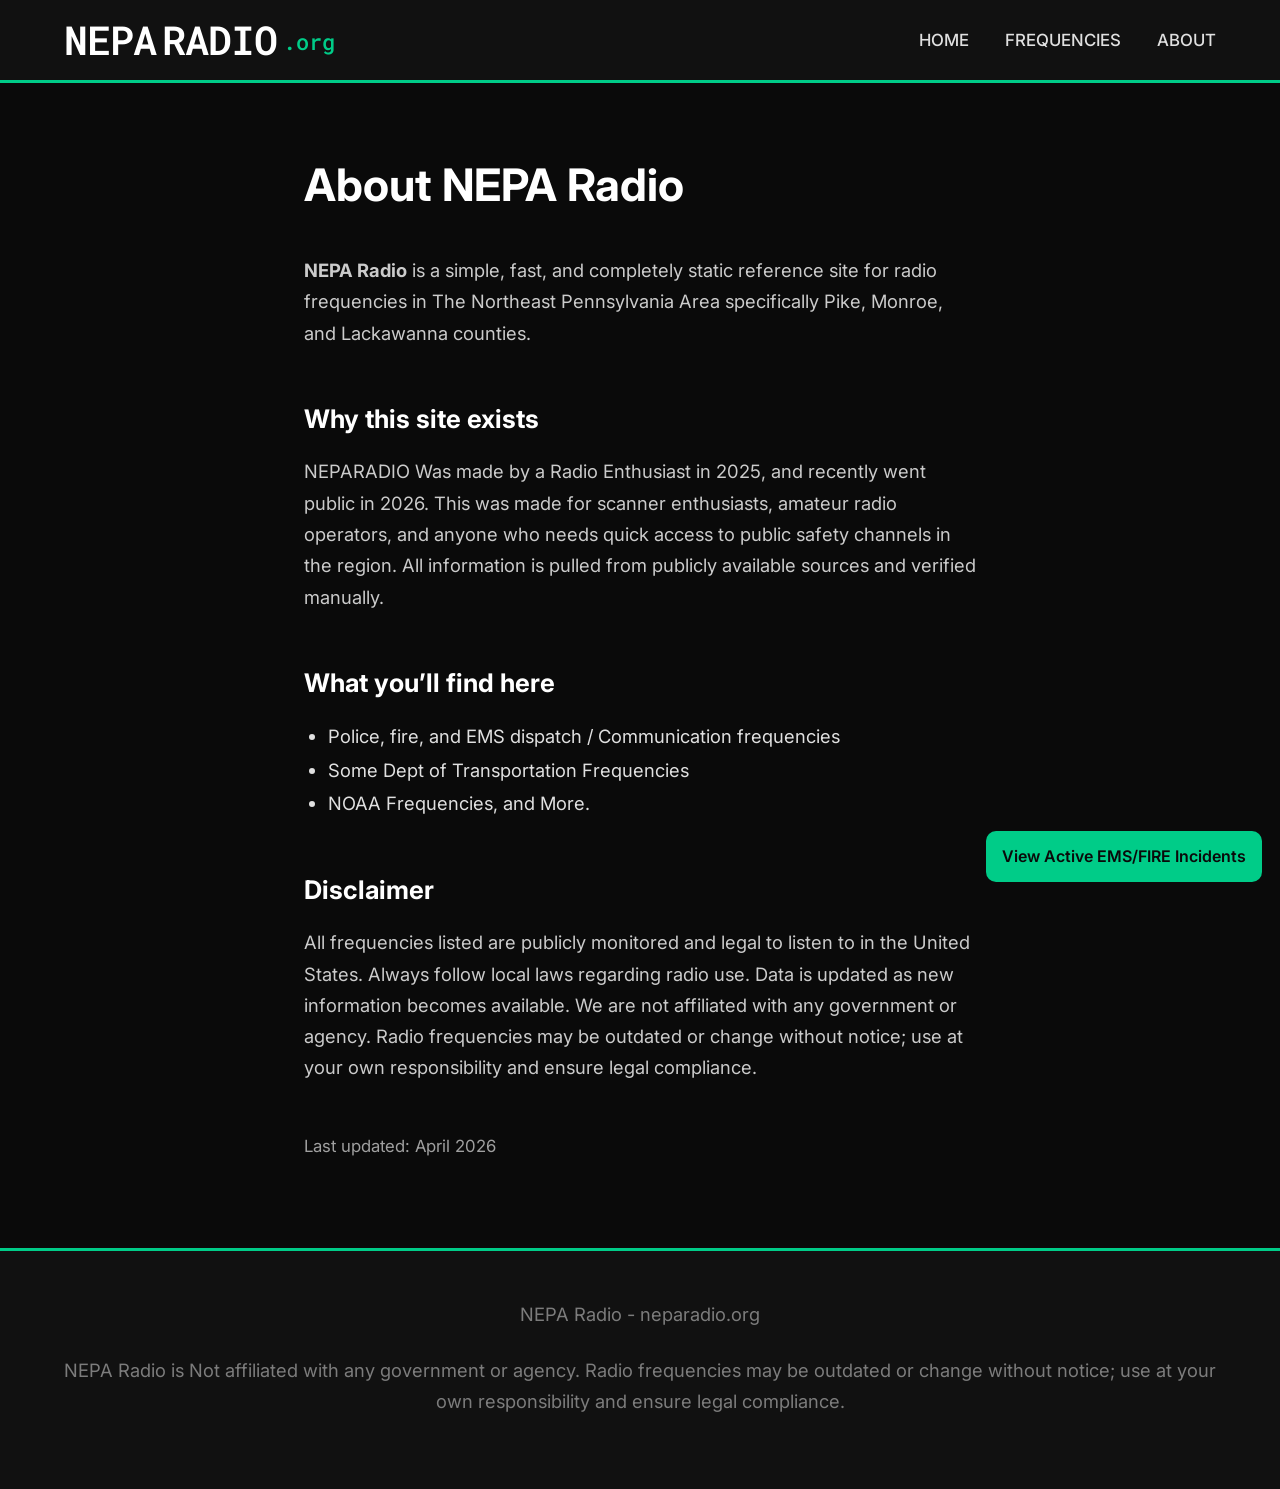
==== about.html @ ddac1c06 "Create about.html" ====
<!DOCTYPE html>
<html lang="en">
<head>
    <meta charset="UTF-8">
    <meta name="viewport" content="width=device-width, initial-scale=1.0">
    <meta name="description" content="About NEPA Radio - A clean, static frequency reference for Northeast Pennsylvania.">
    <title>About Us</title>
    <style>
        @import url('https://fonts.googleapis.com/css2?family=Inter:wght@400;500;600&family=Roboto+Mono:wght@400;500&display=swap');

        :root {
            --accent: #00cc88;
        }

        * {
            margin: 0;
            padding: 0;
            box-sizing: border-box;
        }

        body {
            background: #0a0a0a;
            color: #e0e0e0;
            font-family: 'Inter', system-ui, sans-serif;
            line-height: 1.7;
        }

        header {
            background: #111111;
            border-bottom: 3px solid var(--accent);
            padding: 1.25rem 5%;
            position: sticky;
            top: 0;
            z-index: 100;
            display: flex;
            align-items: center;
            justify-content: space-between;
        }

        .logo {
            display: flex;
            align-items: flex-end;
            font-family: 'Roboto Mono', monospace;
            font-weight: 600;
            letter-spacing: -1px;
            color: #ffffff;
            gap: 6px;
        }

        .logo .nepa,
        .logo .radio {
            font-size: 2.5rem;
            line-height: 1;
        }

        .logo .org {
            font-size: 1.35rem;
            font-weight: 500;
            color: var(--accent);
            padding-bottom: 7px;
            line-height: 1;
            letter-spacing: normal;
        }

        nav {
            display: flex;
            gap: 2.25rem;
        }

        nav a {
            color: #e0e0e0;
            text-decoration: none;
            font-weight: 500;
            font-size: 1.05rem;
            transition: color 0.2s ease;
        }

        nav a:hover {
            color: var(--accent);
        }

        main {
            padding: 4rem 5%;
            max-width: 800px;
            margin: 0 auto;
        }

        h1 {
            font-size: 2.8rem;
            margin-bottom: 2rem;
            color: #ffffff;
        }

        p {
            font-size: 1.15rem;
            margin-bottom: 1.5rem;
            opacity: 0.9;
        }

        .section {
            margin-bottom: 3rem;
        }

        footer {
            background: #111111;
            text-align: center;
            padding: 3rem 5%;
            border-top: 3px solid var(--accent);
            font-size: 1rem;
            color: #888;
        }

        @media (max-width: 768px) {
            .logo .nepa,
            .logo .radio { font-size: 2.15rem; }
            .logo .org { font-size: 1.15rem; padding-bottom: 5px; }
            nav { gap: 1.5rem; flex-wrap: wrap; justify-content: center; }
        }
    </style>
</head>
<body>

    <header>
        <div class="logo">
            <span class="nepa">NEPA</span>
            <span class="radio">RADIO</span>
            <span class="org">.org</span>
        </div>
        <nav>
            <a href="https://neparadio.org">HOME</a>
            <a href="https://neparadio.org/freq">FREQUENCIES</a>
            <a href="https://neparadio.org/about">ABOUT</a>
        </nav>
    </header>

    <main>
        <h1>About NEPA Radio</h1>

        <div class="section">
            <p><strong>NEPA Radio</strong> is a simple, fast, and completely static reference site for radio frequencies in The Northeast Pennsylvania Area specifically Pike, Monroe, and Lackawanna counties.</p>
        </div>

        <div class="section">
            <h2 style="font-size:1.6rem; margin-bottom:1rem; color:#ffffff;">Why this site exists</h2>
            <p>NEPARADIO Was made by a Radio Enthusiast in 2025, and recently went public in 2026. This was made for scanner enthusiasts, amateur radio operators, and anyone who needs quick access to public safety channels in the region. All information is pulled from publicly available sources and verified manually.</p>
        </div>

        <div class="section">
            <h2 style="font-size:1.6rem; margin-bottom:1rem; color:#ffffff;">What you’ll find here</h2>
            <ul style="font-size:1.15rem; line-height:1.8; padding-left:1.5rem;">
                <li>Police, fire, and EMS dispatch / Communication frequencies</li>
                <li>Some Dept of Transportation Frequencies</li>
                <li>NOAA Frequencies, and More.</li>
            </ul>
        </div>

        <div class="section">
            <h2 style="font-size:1.6rem; margin-bottom:1rem; color:#ffffff;">Disclaimer</h2>
            <p>All frequencies listed are publicly monitored and legal to listen to in the United States. Always follow local laws regarding radio use. Data is updated as new information becomes available. We are not affiliated with any government or agency. Radio frequencies may be outdated or change without notice; use at your own responsibility and ensure legal compliance.</p>
        </div>

        <p style="opacity:0.7; font-size:1.05rem;">Last updated: April 2026</p>
    </main>

    <footer>
        <p>NEPA Radio - neparadio.org</p>
        <p>NEPA Radio is Not affiliated with any government or agency. Radio frequencies may be outdated or change without notice; use at your own responsibility and ensure legal compliance.</p>
    </footer>

    <script>
    document.addEventListener("DOMContentLoaded", function () {
        const btn = document.createElement("a");

        btn.href = "https://taftonems.netlify.app";
        btn.textContent = "View Active EMS/FIRE Incidents";

        btn.style.position = "fixed";
        btn.style.bottom = "18px";
        btn.style.right = "18px";
        btn.style.background = "#00cc88";
        btn.style.color = "#0a0a0a";
        btn.style.fontFamily = "Inter, sans-serif";
        btn.style.fontWeight = "600";
        btn.style.padding = "12px 16px";
        btn.style.borderRadius = "10px";
        btn.style.textDecoration = "none";
        btn.style.zIndex = "9999";
        btn.style.transition = "transform 0.2s ease, opacity 0.2s ease";

        btn.addEventListener("mouseenter", () => {
            btn.style.transform = "translateY(-2px)";
            btn.style.opacity = "0.9";
        });

        btn.addEventListener("mouseleave", () => {
            btn.style.transform = "translateY(0px)";
            btn.style.opacity = "1";
        });

        document.body.appendChild(btn);
    });
    </script>

</body>
</html>
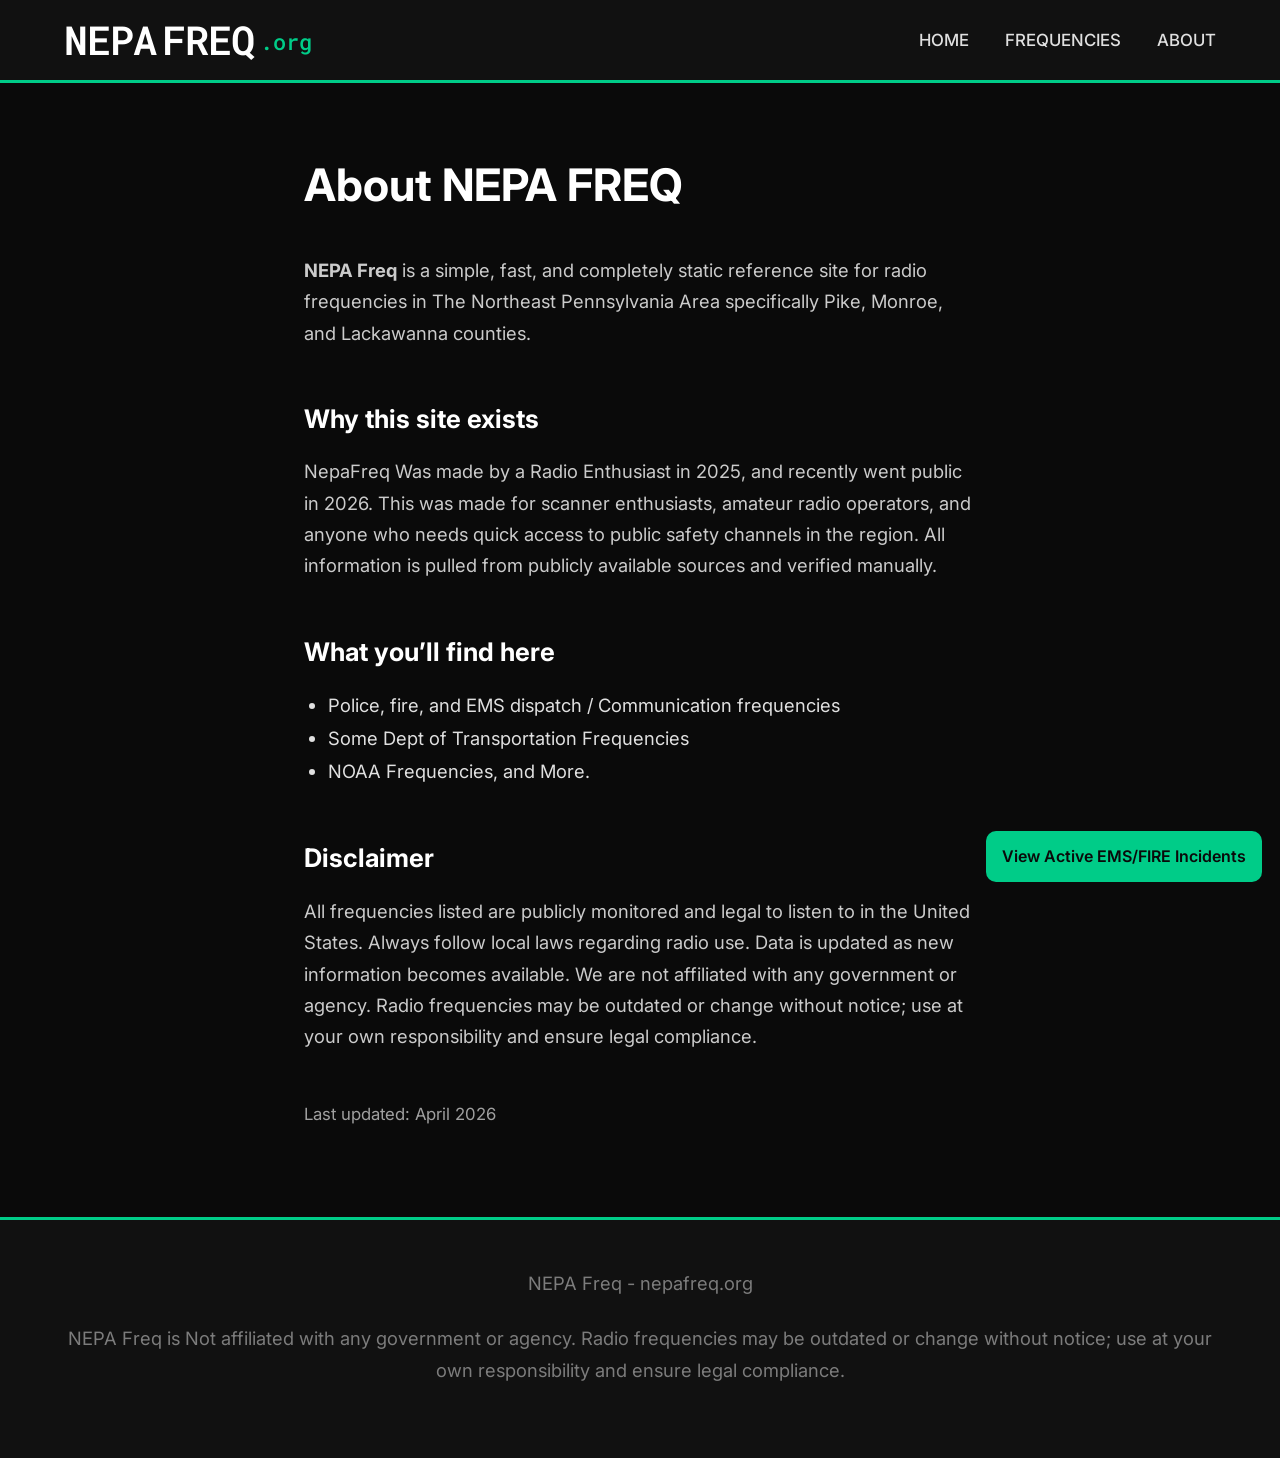
==== commit 5cf291fa: "Update about.html" ====
--- a/about.html
+++ b/about.html
@@ -3,7 +3,7 @@
 <head>
     <meta charset="UTF-8">
     <meta name="viewport" content="width=device-width, initial-scale=1.0">
-    <meta name="description" content="About NEPA Radio - A clean, static frequency reference for Northeast Pennsylvania.">
+    <meta name="description" content="About NEPA Freq!">
     <title>About Us</title>
     <style>
         @import url('https://fonts.googleapis.com/css2?family=Inter:wght@400;500;600&family=Roboto+Mono:wght@400;500&display=swap');
@@ -123,26 +123,26 @@
     <header>
         <div class="logo">
             <span class="nepa">NEPA</span>
-            <span class="radio">RADIO</span>
+            <span class="radio">FREQ</span>
             <span class="org">.org</span>
         </div>
         <nav>
-            <a href="https://neparadio.org">HOME</a>
-            <a href="https://neparadio.org/freq">FREQUENCIES</a>
-            <a href="https://neparadio.org/about">ABOUT</a>
+            <a href="https://nepafreq.org">HOME</a>
+            <a href="https://nepafreq.org/freq">FREQUENCIES</a>
+            <a href="https://nepafreq.org/about">ABOUT</a>
         </nav>
     </header>
 
     <main>
-        <h1>About NEPA Radio</h1>
-
-        <div class="section">
-            <p><strong>NEPA Radio</strong> is a simple, fast, and completely static reference site for radio frequencies in The Northeast Pennsylvania Area specifically Pike, Monroe, and Lackawanna counties.</p>
+        <h1>About NEPA FREQ</h1>
+
+        <div class="section">
+            <p><strong>NEPA Freq</strong> is a simple, fast, and completely static reference site for radio frequencies in The Northeast Pennsylvania Area specifically Pike, Monroe, and Lackawanna counties.</p>
         </div>
 
         <div class="section">
             <h2 style="font-size:1.6rem; margin-bottom:1rem; color:#ffffff;">Why this site exists</h2>
-            <p>NEPARADIO Was made by a Radio Enthusiast in 2025, and recently went public in 2026. This was made for scanner enthusiasts, amateur radio operators, and anyone who needs quick access to public safety channels in the region. All information is pulled from publicly available sources and verified manually.</p>
+            <p>NepaFreq Was made by a Radio Enthusiast in 2025, and recently went public in 2026. This was made for scanner enthusiasts, amateur radio operators, and anyone who needs quick access to public safety channels in the region. All information is pulled from publicly available sources and verified manually.</p>
         </div>
 
         <div class="section">
@@ -163,8 +163,8 @@
     </main>
 
     <footer>
-        <p>NEPA Radio - neparadio.org</p>
-        <p>NEPA Radio is Not affiliated with any government or agency. Radio frequencies may be outdated or change without notice; use at your own responsibility and ensure legal compliance.</p>
+        <p>NEPA Freq - nepafreq.org</p>
+        <p>NEPA Freq is Not affiliated with any government or agency. Radio frequencies may be outdated or change without notice; use at your own responsibility and ensure legal compliance.</p>
     </footer>
 
     <script>
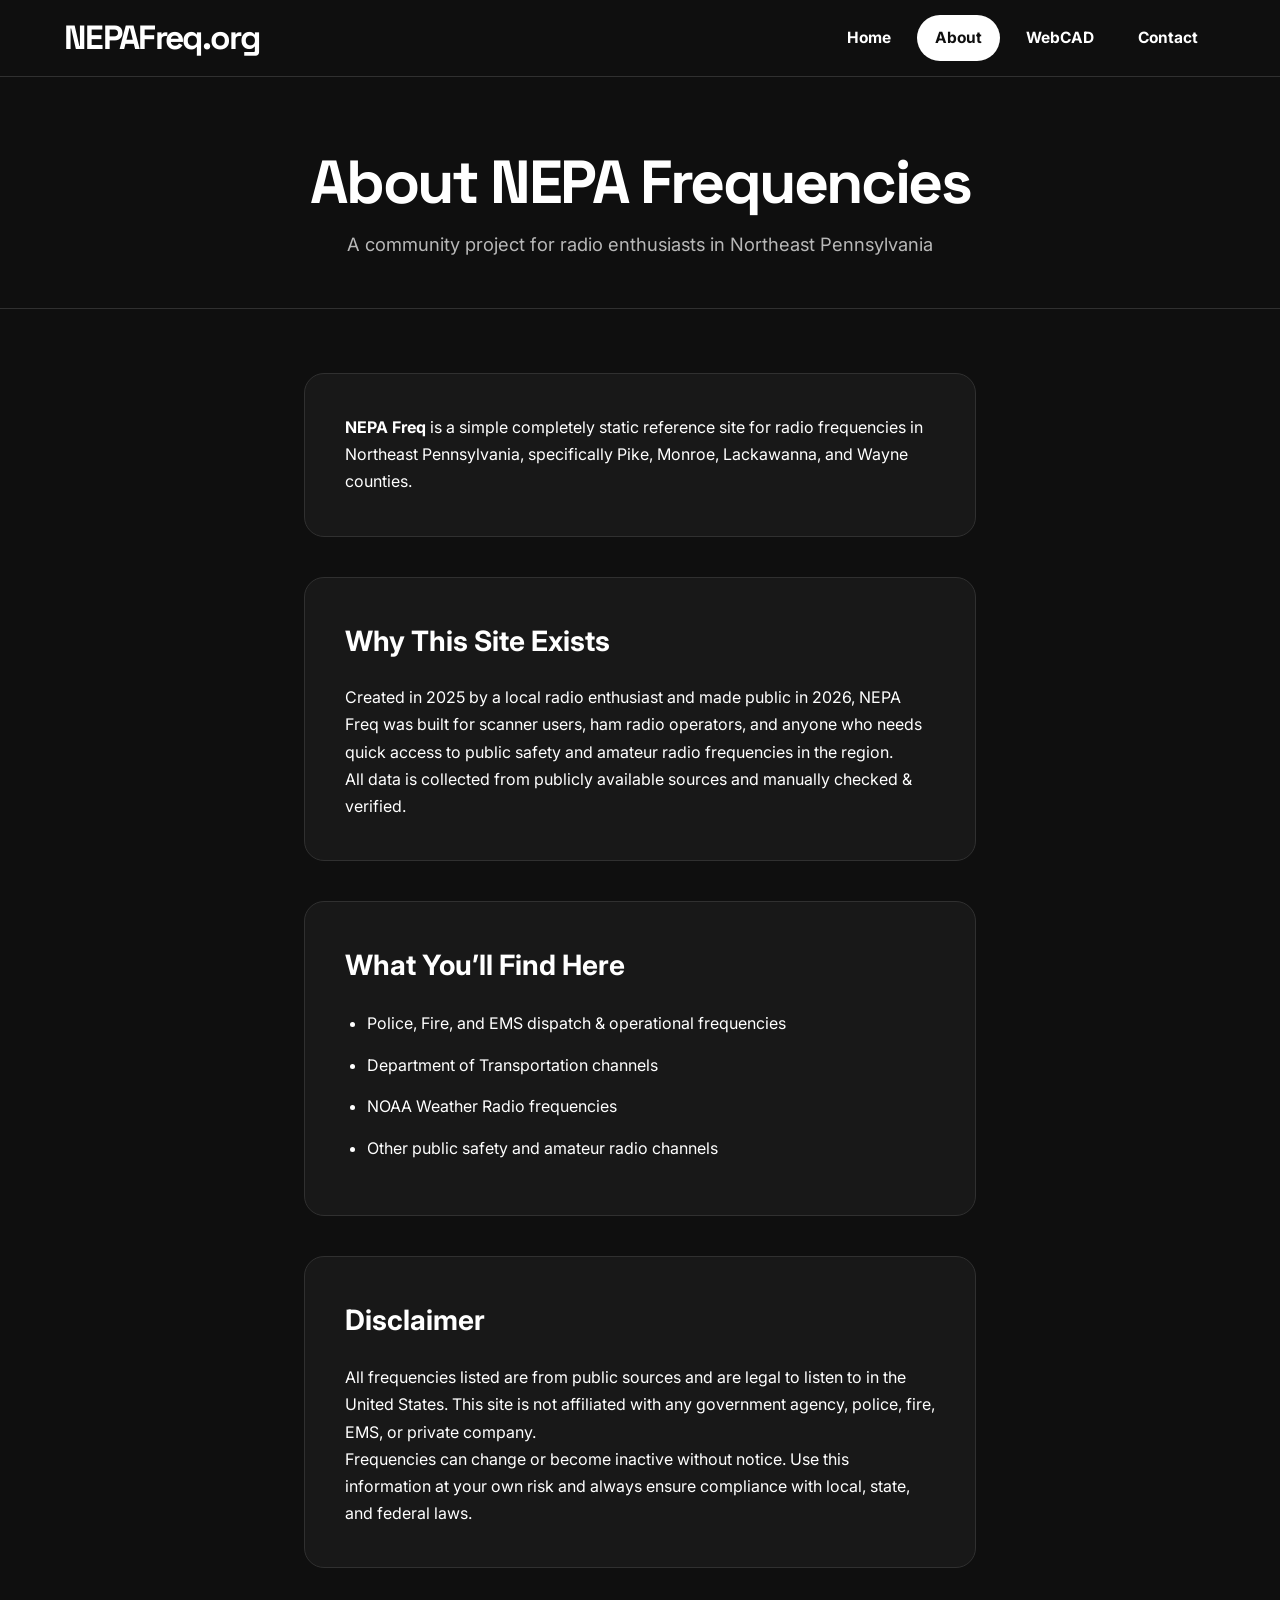
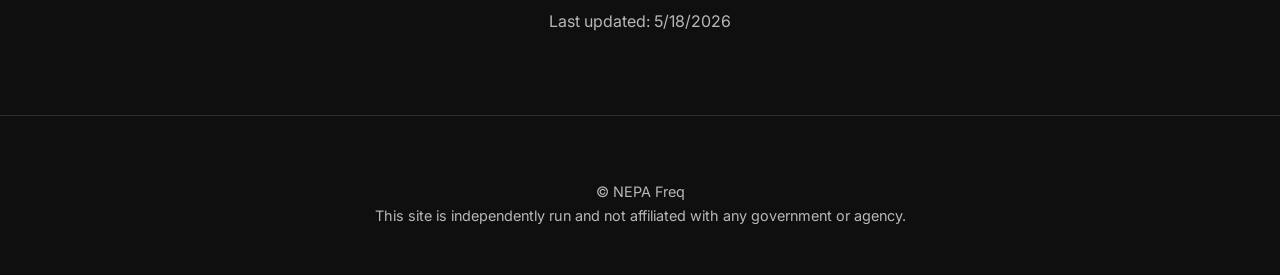
==== commit 3e3121bf: "Update about.html" ====
--- a/about.html
+++ b/about.html
@@ -1,205 +1,211 @@
 <!DOCTYPE html>
 <html lang="en">
 <head>
-    <meta charset="UTF-8">
+    <meta charset="utf-8">
     <meta name="viewport" content="width=device-width, initial-scale=1.0">
-    <meta name="description" content="About NEPA Freq!">
-    <title>About Us</title>
+    <meta name="description" content="About NEPA Freq - Northeast Pennsylvania Radio Frequency Database">
+    <title>About</title>
+    
+    <link href="https://fonts.googleapis.com/css2?family=Inter:wght@400;500;600;700;800&family=Space+Grotesk:wght@500;600;700&display=swap" rel="stylesheet">
+    
     <style>
-        @import url('https://fonts.googleapis.com/css2?family=Inter:wght@400;500;600&family=Roboto+Mono:wght@400;500&display=swap');
-
         :root {
-            --accent: #00cc88;
-        }
-
-        * {
-            margin: 0;
-            padding: 0;
-            box-sizing: border-box;
-        }
-
+            --bg: #0f0f0f;
+            --text: #ffffff;
+            --muted: #b8b8b8;
+            --surface: #181818;
+            --surface-strong: #222222;
+            --border: #303030;
+        }
+        * { margin: 0; padding: 0; box-sizing: border-box; }
+        
         body {
-            background: #0a0a0a;
-            color: #e0e0e0;
+            background: var(--bg);
+            color: var(--text);
             font-family: 'Inter', system-ui, sans-serif;
             line-height: 1.7;
         }
-
-        header {
-            background: #111111;
-            border-bottom: 3px solid var(--accent);
-            padding: 1.25rem 5%;
+        .topbar {
+            background: var(--bg);
+            border-bottom: 1px solid var(--border);
             position: sticky;
             top: 0;
             z-index: 100;
+        }
+        .nav {
+            min-height: 76px;
+            padding: 0 5%;
             display: flex;
             align-items: center;
             justify-content: space-between;
-        }
-
+            max-width: 1280px;
+            margin: 0 auto;
+        }
         .logo {
+            font-family: 'Space Grotesk', sans-serif;
+            font-size: 2.1rem;
+            font-weight: 700;
+            letter-spacing: -0.05em;
+            color: var(--text);
+            text-decoration: none;
+        }
+        .links {
             display: flex;
-            align-items: flex-end;
-            font-family: 'Roboto Mono', monospace;
-            font-weight: 600;
-            letter-spacing: -1px;
-            color: #ffffff;
-            gap: 6px;
-        }
-
-        .logo .nepa,
-        .logo .radio {
-            font-size: 2.5rem;
-            line-height: 1;
-        }
-
-        .logo .org {
-            font-size: 1.35rem;
-            font-weight: 500;
-            color: var(--accent);
-            padding-bottom: 7px;
-            line-height: 1;
-            letter-spacing: normal;
-        }
-
-        nav {
-            display: flex;
-            gap: 2.25rem;
-        }
-
-        nav a {
-            color: #e0e0e0;
+            gap: 8px;
+            font-weight: 700;
+        }
+        .links a {
+            color: var(--text);
             text-decoration: none;
-            font-weight: 500;
-            font-size: 1.05rem;
-            transition: color 0.2s ease;
-        }
-
-        nav a:hover {
-            color: var(--accent);
-        }
-
+            font-size: 0.97rem;
+            padding: 10px 18px;
+            border-radius: 999px;
+            transition: all 0.2s;
+        }
+        .links a:hover,
+        .links a.active {
+            background: var(--text);
+            color: var(--bg);
+        }
+        .hero {
+            padding: 4.5rem 5% 3rem;
+            text-align: center;
+            border-bottom: 1px solid var(--border);
+        }
+        
+        .hero h1 {
+            font-family: 'Space Grotesk', sans-serif;
+            font-size: clamp(2.4rem, 6vw, 3.8rem);
+            line-height: 1.1;
+            letter-spacing: -0.04em;
+            font-weight: 700;
+            margin-bottom: 0.8rem;
+        }
+        
+        .hero p {
+            color: var(--muted);
+            font-size: 1.15rem;
+            max-width: 680px;
+            margin: 0 auto;
+        }
+        
         main {
-            padding: 4rem 5%;
             max-width: 800px;
             margin: 0 auto;
-        }
-
-        h1 {
-            font-size: 2.8rem;
-            margin-bottom: 2rem;
-            color: #ffffff;
-        }
-
-        p {
-            font-size: 1.15rem;
-            margin-bottom: 1.5rem;
-            opacity: 0.9;
-        }
-
-        .section {
-            margin-bottom: 3rem;
-        }
-
+            padding: 4rem 5% 5rem;
+        }
+        
+        .card {
+            background: var(--surface);
+            border: 1px solid var(--border);
+            border-radius: 20px;
+            padding: 2.5rem;
+            margin-bottom: 2.5rem;
+        }
+        
+        h2 {
+            font-size: 1.75rem;
+            margin-bottom: 1.2rem;
+        }
+        
+        ul {
+            padding-left: 1.4rem;
+            line-height: 1.8;
+        }
+        
+        ul li {
+            margin-bottom: 0.8rem;
+        }
+        
         footer {
-            background: #111111;
             text-align: center;
-            padding: 3rem 5%;
-            border-top: 3px solid var(--accent);
-            font-size: 1rem;
-            color: #888;
-        }
-
+            padding: 4rem 5% 3rem;
+            color: var(--muted);
+            border-top: 1px solid var(--border);
+            font-size: 0.9rem;
+            line-height: 1.6;
+        }
+        
+        .floating-btn {
+            position: fixed;
+            bottom: 20px;
+            right: 20px;
+            background: #22d3ee;
+            color: #0a0a0a;
+            padding: 12px 18px;
+            border-radius: 12px;
+            text-decoration: none;
+            font-weight: 600;
+            box-shadow: 0 4px 15px rgba(0,0,0,0.3);
+            z-index: 9999;
+            transition: all 0.2s ease;
+        }
+        
+        .floating-btn:hover {
+            transform: translateY(-3px);
+            box-shadow: 0 6px 20px rgba(34, 211, 238, 0.3);
+        }
+        
         @media (max-width: 768px) {
-            .logo .nepa,
-            .logo .radio { font-size: 2.15rem; }
-            .logo .org { font-size: 1.15rem; padding-bottom: 5px; }
-            nav { gap: 1.5rem; flex-wrap: wrap; justify-content: center; }
+            .links a { padding: 8px 12px; font-size: 0.9rem; }
         }
     </style>
 </head>
 <body>
 
-    <header>
-        <div class="logo">
-            <span class="nepa">NEPA</span>
-            <span class="radio">FREQ</span>
-            <span class="org">.org</span>
+<header class="topbar">
+    <nav class="nav">
+        <a href="index.html" class="logo">NEPA<span class="accent">Freq.org</span></a>
+        
+        <div class="links">
+            <a href="index.html">Home</a>
+            <a href="about.html" class="active">About</a>
+            <a href="https://webcad.pikepa.org/pages/public/liveincidents.aspx" target="_blank">WebCAD</a>
+            <a href="contact.html">Contact</a>
         </div>
-        <nav>
-            <a href="https://nepafreq.org">HOME</a>
-            <a href="https://nepafreq.org/freq">FREQUENCIES</a>
-            <a href="https://nepafreq.org/about">ABOUT</a>
-        </nav>
-    </header>
-
-    <main>
-        <h1>About NEPA FREQ</h1>
-
-        <div class="section">
-            <p><strong>NEPA Freq</strong> is a simple, fast, and completely static reference site for radio frequencies in The Northeast Pennsylvania Area specifically Pike, Monroe, and Lackawanna counties.</p>
-        </div>
-
-        <div class="section">
-            <h2 style="font-size:1.6rem; margin-bottom:1rem; color:#ffffff;">Why this site exists</h2>
-            <p>NepaFreq Was made by a Radio Enthusiast in 2025, and recently went public in 2026. This was made for scanner enthusiasts, amateur radio operators, and anyone who needs quick access to public safety channels in the region. All information is pulled from publicly available sources and verified manually.</p>
-        </div>
-
-        <div class="section">
-            <h2 style="font-size:1.6rem; margin-bottom:1rem; color:#ffffff;">What you’ll find here</h2>
-            <ul style="font-size:1.15rem; line-height:1.8; padding-left:1.5rem;">
-                <li>Police, fire, and EMS dispatch / Communication frequencies</li>
-                <li>Some Dept of Transportation Frequencies</li>
-                <li>NOAA Frequencies, and More.</li>
-            </ul>
-        </div>
-
-        <div class="section">
-            <h2 style="font-size:1.6rem; margin-bottom:1rem; color:#ffffff;">Disclaimer</h2>
-            <p>All frequencies listed are publicly monitored and legal to listen to in the United States. Always follow local laws regarding radio use. Data is updated as new information becomes available. We are not affiliated with any government or agency. Radio frequencies may be outdated or change without notice; use at your own responsibility and ensure legal compliance.</p>
-        </div>
-
-        <p style="opacity:0.7; font-size:1.05rem;">Last updated: April 2026</p>
-    </main>
-
-    <footer>
-        <p>NEPA Freq - nepafreq.org</p>
-        <p>NEPA Freq is Not affiliated with any government or agency. Radio frequencies may be outdated or change without notice; use at your own responsibility and ensure legal compliance.</p>
-    </footer>
-
-    <script>
-    document.addEventListener("DOMContentLoaded", function () {
-        const btn = document.createElement("a");
-
-        btn.href = "https://taftonems.netlify.app";
-        btn.textContent = "View Active EMS/FIRE Incidents";
-
-        btn.style.position = "fixed";
-        btn.style.bottom = "18px";
-        btn.style.right = "18px";
-        btn.style.background = "#00cc88";
-        btn.style.color = "#0a0a0a";
-        btn.style.fontFamily = "Inter, sans-serif";
-        btn.style.fontWeight = "600";
-        btn.style.padding = "12px 16px";
-        btn.style.borderRadius = "10px";
-        btn.style.textDecoration = "none";
-        btn.style.zIndex = "9999";
-        btn.style.transition = "transform 0.2s ease, opacity 0.2s ease";
-
-        btn.addEventListener("mouseenter", () => {
-            btn.style.transform = "translateY(-2px)";
-            btn.style.opacity = "0.9";
-        });
-
-        btn.addEventListener("mouseleave", () => {
-            btn.style.transform = "translateY(0px)";
-            btn.style.opacity = "1";
-        });
-
-        document.body.appendChild(btn);
-    });
-    </script>
+    </nav>
+</header>
+
+<section class="hero">
+    <h1>About NEPA Frequencies</h1>
+    <p>A community project for radio enthusiasts in Northeast Pennsylvania</p>
+</section>
+
+<main>
+    <div class="card">
+        <p><strong>NEPA Freq</strong> is a simple completely static reference site for radio frequencies in Northeast Pennsylvania, specifically Pike, Monroe, Lackawanna, and Wayne counties.</p>
+    </div>
+
+    <div class="card">
+        <h2>Why This Site Exists</h2>
+        <p>Created in 2025 by a local radio enthusiast and made public in 2026, NEPA Freq was built for scanner users, ham radio operators, and anyone who needs quick access to public safety and amateur radio frequencies in the region.</p>
+        <p>All data is collected from publicly available sources and manually checked & verified.</p>
+    </div>
+
+    <div class="card">
+        <h2>What You’ll Find Here</h2>
+        <ul>
+            <li>Police, Fire, and EMS dispatch & operational frequencies</li>
+            <li>Department of Transportation channels</li>
+            <li>NOAA Weather Radio frequencies</li>
+            <li>Other public safety and amateur radio channels</li>
+        </ul>
+    </div>
+
+    <div class="card">
+        <h2>Disclaimer</h2>
+        <p>All frequencies listed are from public sources and are legal to listen to in the United States. This site is not affiliated with any government agency, police, fire, EMS, or private company.</p>
+        <p>Frequencies can change or become inactive without notice. Use this information at your own risk and always ensure compliance with local, state, and federal laws.</p>
+    </div>
+
+    <p style="text-align: center; opacity: 0.7; margin-top: 2rem;">Last updated: 5/18/2026</p>
+</main>
+
+<footer>
+    <p>© NEPA Freq</p>
+    <p>This site is independently run and not affiliated with any government or agency.</p>
+</footer>
+</a>
 
 </body>
 </html>
